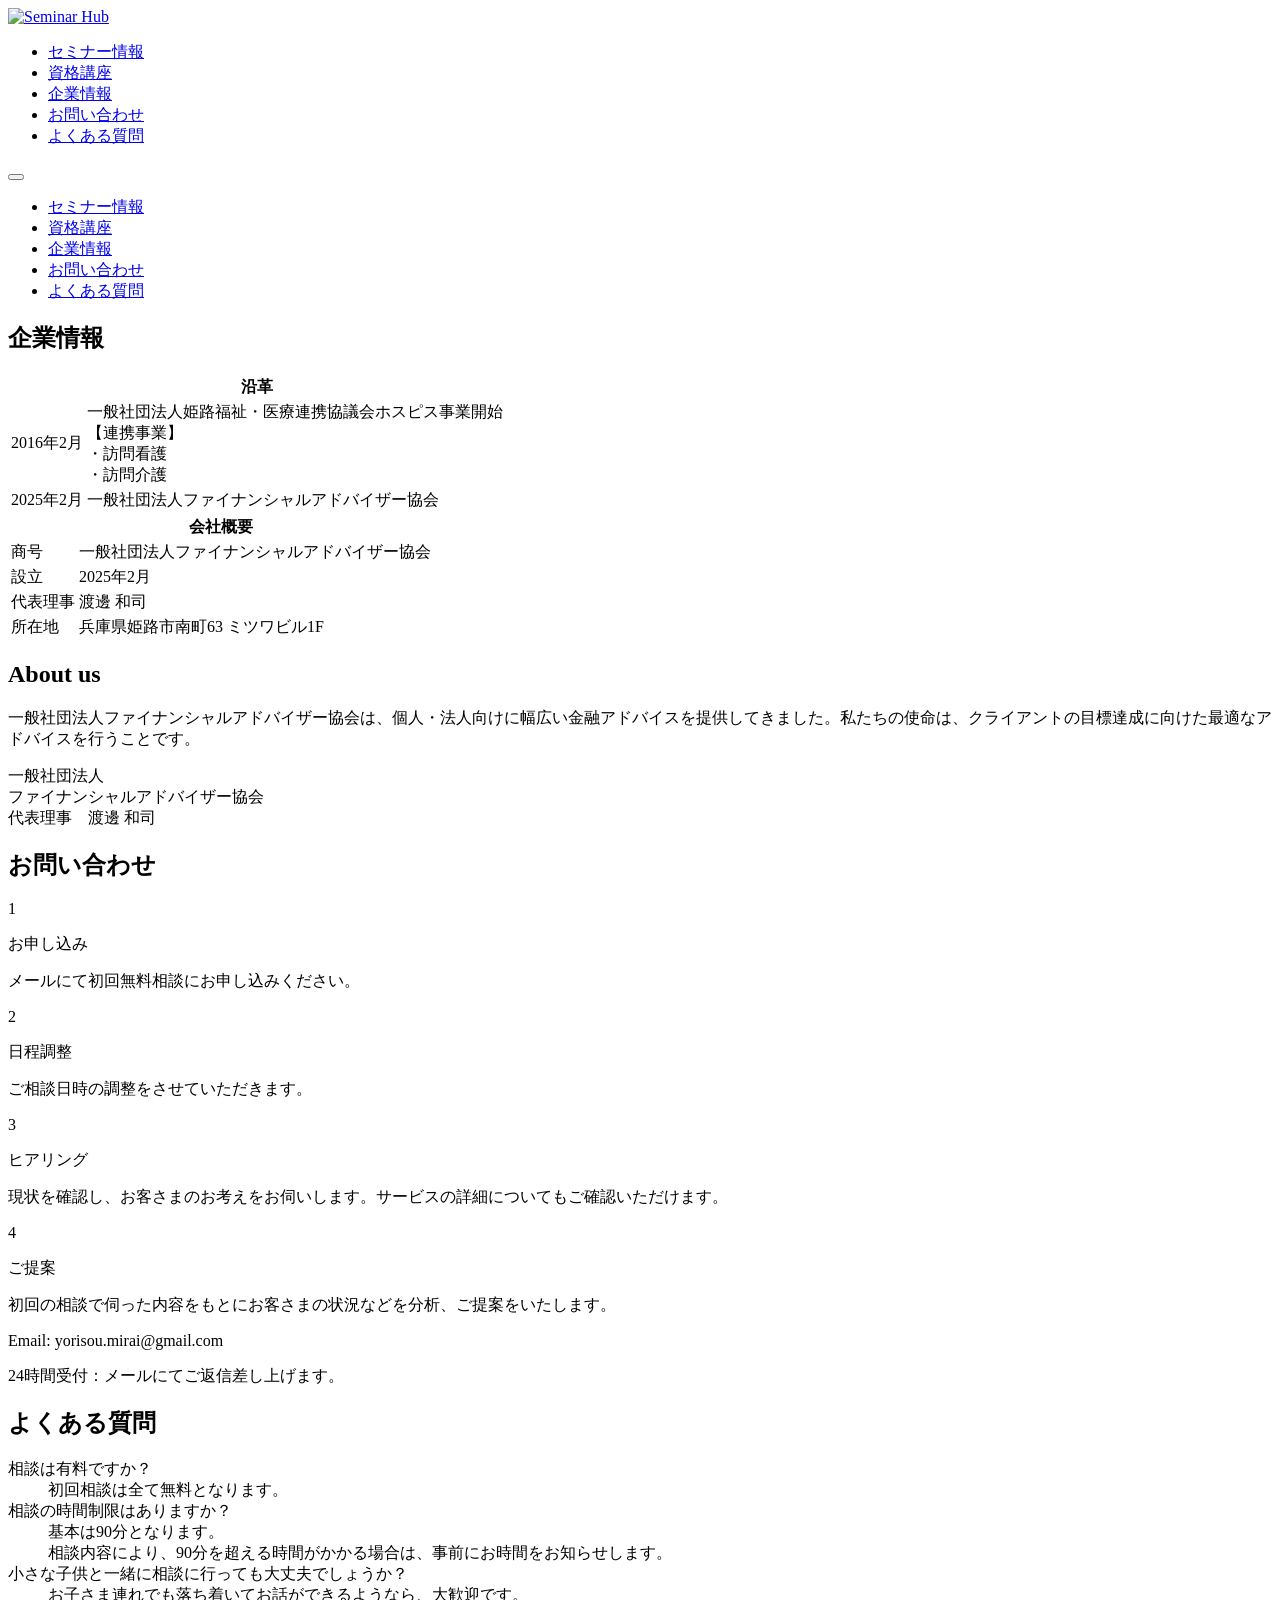
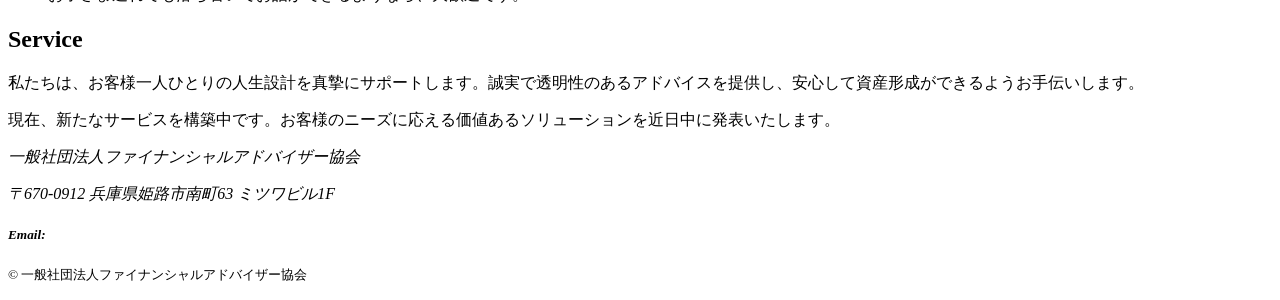
==== about.html @ d36b873c "Add files via upload" ====
<!DOCTYPE html>
<html lang="ja">

<head>
    <meta charset="UTF-8">
    <meta name="viewport" content="width=device-width, initial-scale=1.0">
    <meta http-equiv="X-UA-Compatible" content="IE=edge">

    <!-- タイトル -->
    <title>障がいのある子の親なきあと問題と将来設計｜セミナー・個別相談｜よりそう未来｜一般社団法人ファイナンシャルアドバイザー協会（FAA）</title>

    <!-- SEO description -->
    <meta name="description"
        content="よりそう未来（YORISOU未来／yorisoumirai）は、一般社団法人ファイナンシャルアドバイザー協会（FAA）が運営する支援サービスです。障がいのある子の親なきあと問題に備え、将来設計・お金・福祉制度を全国セミナーや個別相談でサポートします。">

    <!-- keywords -->
    <meta name="keywords"
        content="親なきあと問題,障がい 将来設計,発達障がい お金,自立支援,福祉制度,セミナー,よりそう未来,よりそうみらい,yorisoumirai,YORISOU未来,FAA,一般社団法人ファイナンシャルアドバイザー協会">

    <!-- canonical -->
    <link rel="canonical" href="https://yorisoumirai.com/">

    <!-- favicon -->
    <!-- <link rel="icon" href="favicon.ico"> -->
    <link rel="icon" href="images/favicon.ico">
    <link rel="apple-touch-icon" href="/apple-touch-icon.png">

    <!-- CSS -->
    <link rel="stylesheet" href="css/destyle.css" />
    <link rel="stylesheet" href="css/style.css" />

    <!-- Font Awesome -->
    <link href="https://unpkg.com/aos@2.3.1/dist/aos.css" rel="stylesheet">
    <link rel="stylesheet"
        href="https://fonts.googleapis.com/css2?family=Material+Symbols+Outlined:opsz,wght,FILL,GRAD@24,400,0,0&icon_names=arrow_circle_left,arrow_upward" />

    <!-- OGP -->
    <meta property="og:type" content="website">
    <meta property="og:title" content="障がいのある子の親なきあと問題と将来設計｜よりそう未来｜FAA">
    <meta property="og:description" content="障がいのある子の将来に備えるための学びと支援。FAAが全国セミナー・個別相談でサポートします。">
    <meta property="og:url" content="https://yorisoumirai.com/">
    <meta property="og:site_name" content="よりそう未来｜一般社団法人ファイナンシャルアドバイザー協会（FAA）">
    <meta property="og:locale" content="ja_JP">
    <meta property="og:image" content="https://yorisoumirai.com/images/ogp_faa.png">

    <!-- Twitter -->
    <meta name="twitter:card" content="summary_large_image">
    <meta name="twitter:title" content="親なきあと問題と将来設計｜よりそう未来（FAA）">
    <meta name="twitter:description" content="障がいのある子の将来設計とお金の支援を行うFAAの公式サービス。">
    <meta name="twitter:image" content="https://yorisoumirai.com/images/ogp_faa.png">

    <!-- robots -->
    <meta name="robots" content="index, follow">

    <!-- 構造化データ -->
    <script type="application/ld+json">
    {   
    "@context": "https://schema.org",
    "@type": "Organization",
    "name": "一般社団法人ファイナンシャルアドバイザー協会",
    "alternateName": [
    "FAA",
    "よりそう未来",
    "よりそうみらい",
    "YORISOU未来",
    "yorisoumirai"
    ],
    "url": "https://yorisoumirai.com/",
    "logo": "https://yorisoumirai.com/images/FAA_logo_fin.png",
    "description": "障がいのある子の親なきあと問題に備えた将来設計やお金の支援を行う一般社団法人。全国でセミナー・個別相談を実施しています。",
    "address": {
    "@type": "PostalAddress",
    "postalCode": "670-0912",
    "addressRegion": "兵庫県",
    "addressLocality": "姫路市"
    },
    "contactPoint": {
    "@type": "ContactPoint",
    "contactType": "customer support",
    "areaServed": "JP",
    "availableLanguage": "Japanese"
    }
    }
    </script>

    <script type="application/ld+json">
    {
    "@context": "https://schema.org",
    "@type": "WebSite",
    "name": "よりそう未来｜FAA 一般社団法人ファイナンシャルアドバイザー協会",
    "url": "https://yorisoumirai.com/"
    }
    </script>

</head>

<body>

    <header id="main-header" class="detail-mode">
        <nav class="navbar">
            <div class="nav-inner">
                <div class="logo">
                    <a href="index.html">
                        <img src="images/FAA_logo_fin.png" alt="Seminar Hub">
                    </a>
                </div>
                <ul class="nav-links pc-nav">
                    <li><a href="index.html#seminar">セミナー情報</a></li>
                    <li><a href="index.html#shikaku" class="nav-shikaku">資格講座</a></li>
                    <li><a href="about.html">企業情報</a></li>
                    <li><a href="about.html#contact">お問い合わせ</a></li>
                    <li><a href="about.html#faq">よくある質問</a></li>
                </ul> <button class="menu-btn" id="menu-btn" aria-label="メニューを開く">
                    <span></span><span></span><span></span>
                </button>
            </div>
        </nav>
        <div class="drawer" id="drawer">
            <ul class="drawer-links">
                <li><a href="index.html#seminar">セミナー情報</a></li>
                <li><a href="index.html#shikaku" class="nav-shikaku">資格講座</a></li>
                <li><a href="about.html">企業情報</a></li>
                <li><a href="about.html#contact">お問い合わせ</a></li>
                <li><a href="about.html#faq">よくある質問</a></li>
            </ul>
        </div>
        <div class="drawer-overlay" id="drawer-overlay"></div>
    </header>

    <main class="about-page">

        <!-- 企業情報 -->
        <section class="about-section bg-white">
            <div class="about-inner">
                <h2 class="about-section-title">企業情報</h2>

                <!-- 沿革 -->
                <table class="about-table">
                    <thead>
                        <tr>
                            <th colspan="2">沿革</th>
                        </tr>
                    </thead>
                    <tbody>
                        <tr>
                            <td>2016年2月</td>
                            <td>
                                一般社団法人姫路福祉・医療連携協議会ホスピス事業開始<br>
                                【連携事業】<br>
                                ・訪問看護<br>
                                ・訪問介護
                            </td>
                        </tr>
                        <tr>
                            <td>2025年2月</td>
                            <td>一般社団法人ファイナンシャルアドバイザー協会</td>
                        </tr>
                    </tbody>
                </table>

                <!-- 会社概要 -->
                <table class="about-table">
                    <thead>
                        <tr>
                            <th colspan="2">会社概要</th>
                        </tr>
                    </thead>
                    <tbody>
                        <tr>
                            <td>商号</td>
                            <td>一般社団法人ファイナンシャルアドバイザー協会</td>
                        </tr>
                        <tr>
                            <td>設立</td>
                            <td>2025年2月</td>
                        </tr>
                        <tr>
                            <td>代表理事</td>
                            <td>渡邊 和司</td>
                        </tr>
                        <tr>
                            <td>所在地</td>
                            <td>兵庫県姫路市南町63 ミツワビル1F</td>
                        </tr>
                    </tbody>
                </table>
            </div>
        </section>

        <!-- About us -->
        <section class="about-section bg-light">
            <div class="about-inner">
                <div class="aboutus-box">
                    <h2>About us</h2>
                    <p>一般社団法人ファイナンシャルアドバイザー協会は、個人・法人向けに幅広い金融アドバイスを提供してきました。私たちの使命は、クライアントの目標達成に向けた最適なアドバイスを行うことです。</p>
                    <p class="org-info">
                        一般社団法人<br>
                        ファイナンシャルアドバイザー協会<br>
                        代表理事　渡邊 和司
                    </p>
                </div>
            </div>
        </section>

        <!-- お問い合わせ -->
        <section class="about-section bg-white" id="contact">
            <div class="about-inner">
                <h2 class="about-section-title">お問い合わせ</h2>
                <div class="contact-steps">
                    <div class="step-card">
                        <p class="step-num">1</p>
                        <p class="step-label">お申し込み</p>
                        <p>メールにて初回無料相談にお申し込みください。</p>
                    </div>
                    <div class="step-card">
                        <p class="step-num">2</p>
                        <p class="step-label">日程調整</p>
                        <p>ご相談日時の調整をさせていただきます。</p>
                    </div>
                    <div class="step-card">
                        <p class="step-num">3</p>
                        <p class="step-label">ヒアリング</p>
                        <p>現状を確認し、お客さまのお考えをお伺いします。サービスの詳細についてもご確認いただけます。</p>
                    </div>
                    <div class="step-card">
                        <p class="step-num">4</p>
                        <p class="step-label">ご提案</p>
                        <p>初回の相談で伺った内容をもとにお客さまの状況などを分析、ご提案をいたします。</p>
                    </div>
                </div>
                <div class="contact-email-box">
                    Email: yorisou.mirai@gmail.com
                </div>
                <p class="contact-note">24時間受付：メールにてご返信差し上げます。</p>
            </div>
        </section>

        <!-- よくある質問 -->
        <section class="about-section bg-light" id="faq">
            <div class="about-inner">
                <h2 class="about-section-title">よくある質問</h2>
                <dl class="faq-list">
                    <div class="faq-item">
                        <dt>相談は有料ですか？</dt>
                        <dd>初回相談は全て無料となります。</dd>
                    </div>
                    <div class="faq-item">
                        <dt>相談の時間制限はありますか？</dt>
                        <dd>基本は90分となります。</dd>
                        <dd>相談内容により、90分を超える時間がかかる場合は、事前にお時間をお知らせします。</dd>
                    </div>
                    <div class="faq-item">
                        <dt>小さな子供と一緒に相談に行っても大丈夫でしょうか？</dt>
                        <dd>お子さま連れでも落ち着いてお話ができるようなら、大歓迎です。</dd>
                    </div>
                </dl>
            </div>
        </section>

        <!-- Service -->
        <section class="about-section bg-white">
            <div class="about-inner">
                <div class="service-box">
                    <h2>Service</h2>
                    <p>私たちは、お客様一人ひとりの人生設計を真摯にサポートします。誠実で透明性のあるアドバイスを提供し、安心して資産形成ができるようお手伝いします。</p>
                    <p>現在、新たなサービスを構築中です。お客様のニーズに応える価値あるソリューションを近日中に発表いたします。</p>
                </div>
            </div>
        </section>

    </main>

    <footer id="main-footer">
        <div class="footer-container">
            <address>
                <p class="org-name">一般社団法人ファイナンシャルアドバイザー協会</p>
                <p class="address-text">〒670-0912 兵庫県姫路市南町63 ミツワビル1F</p>
                <h5 class="mail">Email: <span class="mail-img"></span></h5>
            </address>
            <p class="copy"><small>&copy; 一般社団法人ファイナンシャルアドバイザー協会</small></p>
        </div>
    </footer>

    <script src="javascript/scroll.js"></script>
    <script src="javascript/drawer.js"></script>
    <script src="javascript/scrollTop.js"></script>

</body>

</html>
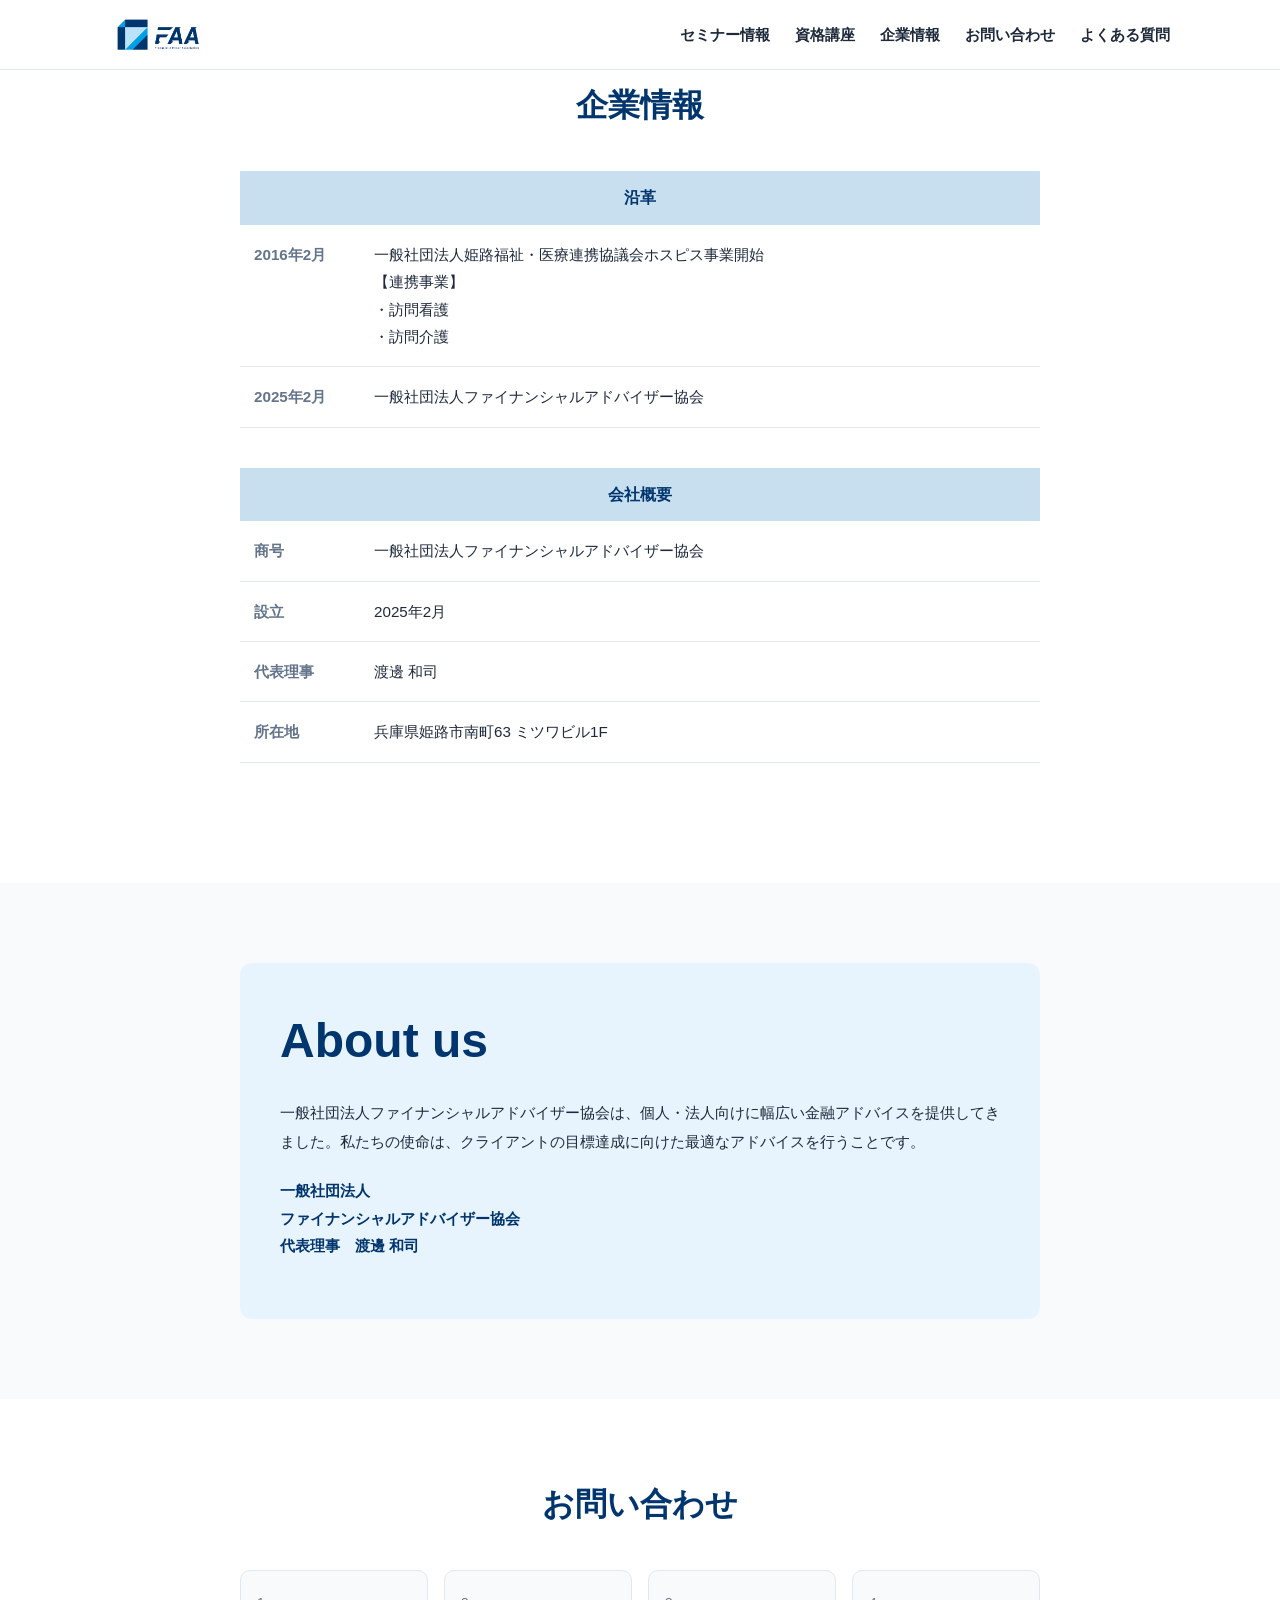
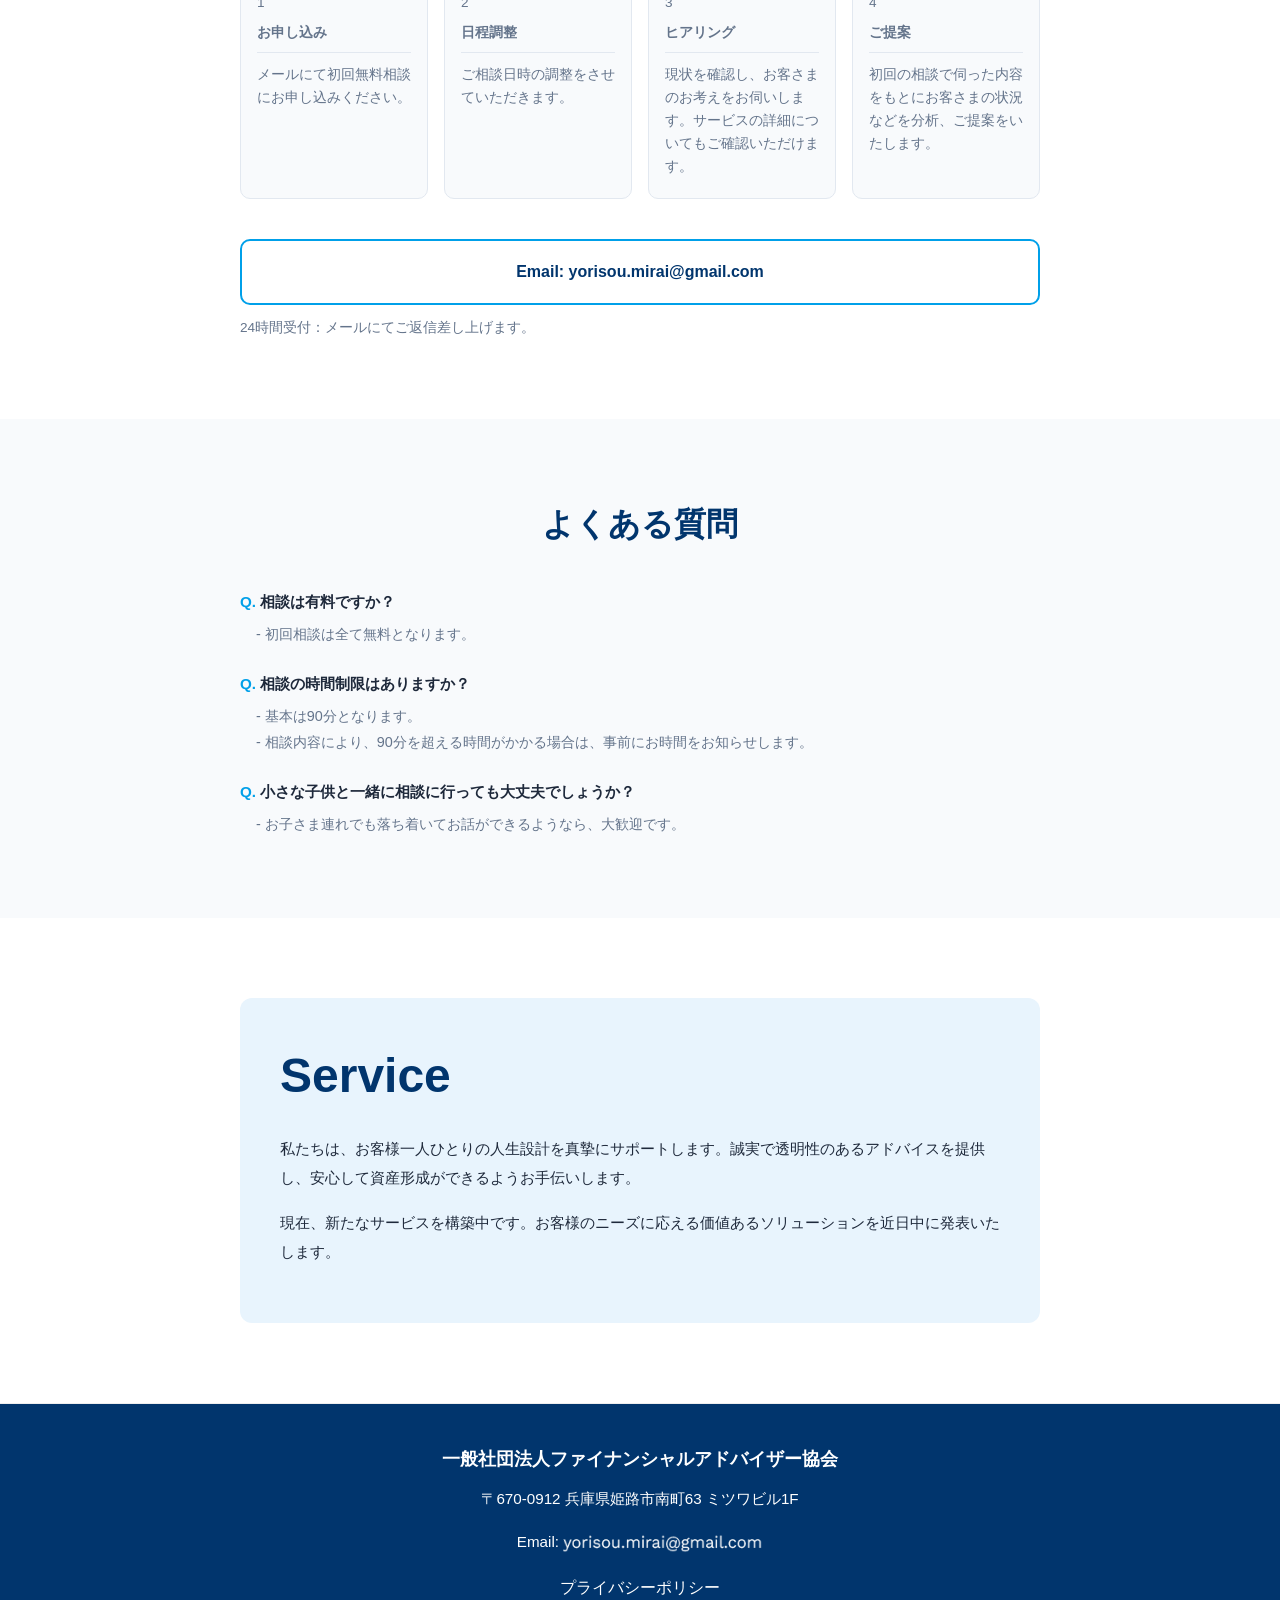
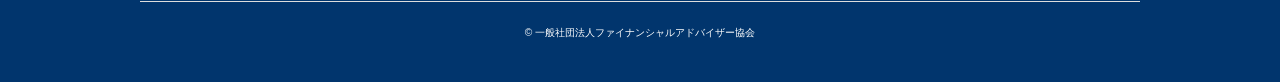
==== commit 8832f2e3: "Add files via upload" ====
--- a/about.html
+++ b/about.html
@@ -127,7 +127,7 @@
         <div class="drawer-overlay" id="drawer-overlay"></div>
     </header>
 
-    <main class="about-page">
+    <main class="pages">
 
         <!-- 企業情報 -->
         <section class="about-section bg-white">
@@ -277,6 +277,7 @@
                 <p class="address-text">〒670-0912 兵庫県姫路市南町63 ミツワビル1F</p>
                 <h5 class="mail">Email: <span class="mail-img"></span></h5>
             </address>
+            <p><a href="privacy.html">プライバシーポリシー</a></p>
             <p class="copy"><small>&copy; 一般社団法人ファイナンシャルアドバイザー協会</small></p>
         </div>
     </footer>
--- a/css/destyle.css
+++ b/css/destyle.css
@@ -0,0 +1,415 @@
+/*! destyle.css v4.0.1 | MIT License | https://github.com/nicolas-cusan/destyle.css */
+
+/* Reset box-model and set borders */
+/* ============================================ */
+
+*,
+::before,
+::after {
+  box-sizing: border-box;
+  border-style: solid;
+  border-width: 0;
+  min-width: 0;
+}
+
+/* Document */
+/* ============================================ */
+
+/**
+ * 1. Correct the line height in all browsers.
+ * 2. Prevent adjustments of font size after orientation changes in iOS.
+ * 3. Remove gray overlay on links for iOS.
+ */
+
+html {
+  line-height: 1.15; /* 1 */
+  -webkit-text-size-adjust: 100%; /* 2 */
+  -webkit-tap-highlight-color: transparent; /* 3*/
+}
+
+/* Sections */
+/* ============================================ */
+
+/**
+ * Remove the margin in all browsers.
+ */
+
+body {
+  margin: 0;
+}
+
+/**
+ * Render the `main` element consistently in IE.
+ */
+
+main {
+  display: block;
+}
+
+/* Vertical rhythm */
+/* ============================================ */
+
+p,
+table,
+blockquote,
+address,
+pre,
+iframe,
+form,
+figure,
+dl {
+  margin: 0;
+}
+
+/* Headings */
+/* ============================================ */
+
+h1,
+h2,
+h3,
+h4,
+h5,
+h6 {
+  font-size: inherit;
+  font-weight: inherit;
+  margin: 0;
+}
+
+/* Lists (enumeration) */
+/* ============================================ */
+
+ul,
+ol {
+  margin: 0;
+  padding: 0;
+  list-style: none;
+}
+
+/* Lists (definition) */
+/* ============================================ */
+
+dt {
+  font-weight: bold;
+}
+
+dd {
+  margin-left: 0;
+}
+
+/* Grouping content */
+/* ============================================ */
+
+/**
+ * 1. Add the correct box sizing in Firefox.
+ * 2. Show the overflow in Edge and IE.
+ */
+
+hr {
+  box-sizing: content-box; /* 1 */
+  height: 0; /* 1 */
+  overflow: visible; /* 2 */
+  border-top-width: 1px;
+  margin: 0;
+  clear: both;
+  color: inherit;
+}
+
+/**
+ * 1. Correct the inheritance and scaling of font size in all browsers.
+ * 2. Correct the odd `em` font sizing in all browsers.
+ */
+
+pre {
+  font-family: monospace, monospace; /* 1 */
+  font-size: inherit; /* 2 */
+}
+
+address {
+  font-style: inherit;
+}
+
+/* Text-level semantics */
+/* ============================================ */
+
+/**
+ * Remove the gray background on active links in IE 10.
+ */
+
+a {
+  background-color: transparent;
+  text-decoration: none;
+  color: inherit;
+}
+
+/**
+ * 1. Remove the bottom border in Chrome 57-
+ * 2. Add the correct text decoration in Chrome, Edge, IE, Opera, and Safari.
+ */
+
+abbr[title] {
+  text-decoration: underline dotted; /* 2 */
+}
+
+/**
+ * Add the correct font weight in Chrome, Edge, and Safari.
+ */
+
+b,
+strong {
+  font-weight: bolder;
+}
+
+/**
+ * 1. Correct the inheritance and scaling of font size in all browsers.
+ * 2. Correct the odd `em` font sizing in all browsers.
+ */
+
+code,
+kbd,
+samp {
+  font-family: monospace, monospace; /* 1 */
+  font-size: inherit; /* 2 */
+}
+
+/**
+ * Add the correct font size in all browsers.
+ */
+
+small {
+  font-size: 80%;
+}
+
+/**
+ * Prevent `sub` and `sup` elements from affecting the line height in
+ * all browsers.
+ */
+
+sub,
+sup {
+  font-size: 75%;
+  line-height: 0;
+  position: relative;
+  vertical-align: baseline;
+}
+
+sub {
+  bottom: -0.25em;
+}
+
+sup {
+  top: -0.5em;
+}
+
+/* Replaced content */
+/* ============================================ */
+
+/**
+ * Prevent vertical alignment issues.
+ */
+
+svg,
+img,
+embed,
+object,
+iframe {
+  vertical-align: bottom;
+}
+
+/* Forms */
+/* ============================================ */
+
+/**
+ * Reset form fields to make them styleable.
+ * 1. Make form elements stylable across systems iOS especially.
+ * 2. Inherit text-transform from parent.
+ */
+
+button,
+input,
+optgroup,
+select,
+textarea {
+  -webkit-appearance: none; /* 1 */
+  appearance: none;
+  vertical-align: middle;
+  color: inherit;
+  font: inherit;
+  background: transparent;
+  padding: 0;
+  margin: 0;
+  border-radius: 0;
+  text-align: inherit;
+  text-transform: inherit; /* 2 */
+}
+
+/**
+ * Correct cursors for clickable elements.
+ */
+
+button,
+[type="button"],
+[type="reset"],
+[type="submit"] {
+  cursor: pointer;
+}
+
+button:disabled,
+[type="button"]:disabled,
+[type="reset"]:disabled,
+[type="submit"]:disabled {
+  cursor: default;
+}
+
+/**
+ * Improve outlines for Firefox and unify style with input elements & buttons.
+ */
+
+:-moz-focusring {
+  outline: auto;
+}
+
+select:disabled {
+  opacity: inherit;
+}
+
+/**
+ * Remove padding
+ */
+
+option {
+  padding: 0;
+}
+
+/**
+ * Reset to invisible
+ */
+
+fieldset {
+  margin: 0;
+  padding: 0;
+  min-width: 0;
+}
+
+legend {
+  padding: 0;
+}
+
+/**
+ * Add the correct vertical alignment in Chrome, Firefox, and Opera.
+ */
+
+progress {
+  vertical-align: baseline;
+}
+
+/**
+ * Remove the default vertical scrollbar in IE 10+.
+ */
+
+textarea {
+  overflow: auto;
+}
+
+/**
+ * Correct the cursor style of increment and decrement buttons in Chrome.
+ */
+
+[type="number"]::-webkit-inner-spin-button,
+[type="number"]::-webkit-outer-spin-button {
+  height: auto;
+}
+
+/**
+ * Correct the outline style in Safari.
+ */
+
+[type="search"] {
+  outline-offset: -2px; /* 1 */
+}
+
+/**
+ * Remove the inner padding in Chrome and Safari on macOS.
+ */
+
+[type="search"]::-webkit-search-decoration {
+  -webkit-appearance: none;
+}
+
+/**
+ * 1. Correct the inability to style clickable types in iOS and Safari.
+ * 2. Fix font inheritance.
+ */
+
+::-webkit-file-upload-button {
+  -webkit-appearance: button; /* 1 */
+  font: inherit; /* 2 */
+}
+
+/**
+ * Fix appearance for Firefox
+ */
+[type="number"] {
+  -moz-appearance: textfield;
+}
+
+/**
+ * Clickable labels
+ */
+
+label[for] {
+  cursor: pointer;
+}
+
+/* Interactive */
+/* ============================================ */
+
+/*
+ * Add the correct display in Edge, IE 10+, and Firefox.
+ */
+
+details {
+  display: block;
+}
+
+/*
+ * Add the correct display in all browsers.
+ */
+
+summary {
+  display: list-item;
+}
+
+/*
+ * Remove outline for editable content.
+ */
+
+[contenteditable]:focus {
+  outline: auto;
+}
+
+/* Tables */
+/* ============================================ */
+
+/**
+1. Correct table border color inheritance in all Chrome and Safari.
+*/
+
+table {
+  border-color: inherit; /* 1 */
+  border-collapse: collapse;
+}
+
+caption {
+  text-align: left;
+}
+
+td,
+th {
+  vertical-align: top;
+  padding: 0;
+}
+
+th {
+  text-align: left;
+  font-weight: bold;
+}
--- a/css/style.css
+++ b/css/style.css
@@ -0,0 +1,1051 @@
+:root {
+    --primary-color: rgb(1, 53, 109);
+    --point-color: #00a0e9;
+    --accent-color: #e11d48;
+    --text-main: #1e293b;
+    --text-muted: #64748b;
+    --bg-light: #f8fafc;
+    --white: #ffffff;
+}
+
+body {
+    font-family: "Helvetica Neue", Arial, "Hiragino Kaku Gothic ProN", "Hiragino Sans", Meiryo, sans-serif;
+    background-color: var(--bg-light);
+    color: var(--text-main);
+    line-height: 1.6;
+}
+
+/* --- レイアウト共通 --- */
+.header-container,
+.container {
+    max-width: 1100px;
+    margin: 0 auto;
+    padding: 0 20px;
+}
+
+/* --- ヘッダー・ナビゲーション --- */
+/* --- 通常時（ヒーロー上）：文字は白 --- */
+.logo,
+.nav-links a {
+    /* color: var(--white); */
+    transition: color 0.3s ease;
+}
+
+.logo img {
+    height: 45px;
+    width: auto;
+    object-fit: contain;
+    background: var(--white);
+}
+
+
+.navbar {
+    position: fixed;
+    top: 0;
+    left: 0;
+    width: 100%;
+    height: 70px;
+    z-index: 1000;
+    /* background: var(--primary-color); */
+    backdrop-filter: blur(10px);
+    border-bottom: 1px solid rgba(255, 255, 255, 0.2);
+    transition: background 0.3s;
+}
+
+.nav-inner {
+    max-width: 1100px;
+    margin: 0 auto;
+    height: 100%;
+    display: flex;
+    justify-content: space-between;
+    align-items: center;
+    padding: 0 20px;
+}
+
+.logo {
+    font-size: 1.5rem;
+    font-weight: 800;
+    color: var(--white);
+    text-shadow: 0 2px 4px rgba(0, 0, 0, 0.3);
+}
+
+.nav-links {
+    display: flex;
+    gap: 25px;
+}
+
+.nav-links a {
+    /* color: var(--white); */
+    font-weight: 600;
+    font-size: 0.95rem;
+    transition: opacity 0.3s;
+}
+
+/* --- ハンバーガー & ドロワー --- */
+.menu-btn {
+    display: none;
+    flex-direction: column;
+    justify-content: space-between;
+    width: 30px;
+    height: 20px;
+    z-index: 2000;
+}
+
+.menu-btn span {
+    width: 100%;
+    height: 2px;
+    background-color: var(--text-main);
+    transition: 0.3s;
+}
+
+.drawer {
+    position: fixed;
+    top: 0;
+    right: -100%;
+    width: 280px;
+    height: 100%;
+    background: var(--white);
+    z-index: 1500;
+    transition: right 0.4s cubic-bezier(0.4, 0, 0.2, 1);
+    padding: 100px 30px;
+    box-shadow: -10px 0 20px rgba(0, 0, 0, 0.1);
+}
+
+.drawer.is-active {
+    right: 0;
+}
+
+.drawer-links li {
+    margin-bottom: 25px;
+}
+
+.drawer-links a {
+    color: var(--text-main);
+    font-size: 1.2rem;
+    font-weight: bold;
+}
+
+.drawer-overlay {
+    position: fixed;
+    top: 0;
+    left: 0;
+    width: 100%;
+    height: 100%;
+    background: rgba(0, 0, 0, 0.5);
+    z-index: 1400;
+    opacity: 0;
+    visibility: hidden;
+    transition: 0.3s;
+}
+
+.drawer-overlay.is-active {
+    opacity: 1;
+    visibility: visible;
+}
+
+/* ボタンアニメーション */
+.menu-btn.is-open span:nth-child(1) {
+    transform: translateY(9px) rotate(45deg);
+}
+
+.menu-btn.is-open span:nth-child(2) {
+    opacity: 0;
+}
+
+.menu-btn.is-open span:nth-child(3) {
+    transform: translateY(-9px) rotate(-45deg);
+}
+
+/* --- ヒーローセクション --- */
+.hero {
+    position: relative;
+    height: 100vh;
+    overflow: hidden;
+    display: flex;
+    align-items: end;
+    justify-content: center;
+}
+
+.hero-bg {
+    position: absolute;
+    inset: 0;
+    background-image: url(../images/bg.jpg);
+    background-size: cover;
+    background-position: 45% center;
+    z-index: -1;
+    animation: heroReveal 4s cubic-bezier(0.25, 0.46, 0.45, 0.94) forwards;
+}
+
+@keyframes heroReveal {
+    0% {
+        transform: scale(1);
+        filter: blur(15px);
+    }
+
+    100% {
+        transform: scale(1.1);
+        filter: blur(0px);
+    }
+}
+
+.hero::after {
+    content: '';
+    position: absolute;
+    inset: 0;
+    /* background: rgba(0, 0, 0, 0.4); */
+}
+
+.hero-content {
+    position: relative;
+    z-index: 10;
+    /* text-align: center; */
+    color: var(--white);
+    padding: 5%;
+}
+
+.hero-title {
+    font-size: clamp(2.5rem, 8vw, 4.5rem);
+    font-weight: 900;
+    line-height: 1.1;
+}
+
+
+
+
+
+/* --- intro リデザイン --- */
+.intro-lead,
+.intro-closing {
+    text-align: center;
+    padding-bottom: 60px;
+}
+
+.intro-lead-title {
+    font-size: clamp(1.5rem, 4vw, 2rem);
+    font-weight: 900;
+    color: var(--primary-color);
+    margin-bottom: 30px;
+    line-height: 1.4;
+}
+
+.intro-points {
+    background: var(--white);
+    padding: 60px 0;
+}
+
+.intro-point-row {
+    display: flex;
+    align-items: center;
+    gap: 50px;
+    max-width: 900px;
+    margin: 0 auto;
+    padding: 40px 20px;
+    border-bottom: 1px solid #e2e8f0;
+}
+
+.intro-point-row:last-child {
+    border-bottom: none;
+}
+
+.intro-point-row.reverse {
+    flex-direction: row-reverse;
+}
+
+.intro-point-img {
+    font-size: 4rem;
+    flex-shrink: 0;
+    width: 100px;
+    text-align: center;
+}
+
+.intro-point-body h3 {
+    font-size: 1.2rem;
+    font-weight: 900;
+    color: var(--primary-color);
+    margin-bottom: 12px;
+    line-height: 1.4;
+}
+
+.intro-point-body p {
+    color: var(--text-muted);
+    font-size: 0.95rem;
+    line-height: 1.8;
+}
+
+@media (max-width: 768px) {
+
+    .intro-point-row,
+    .intro-point-row.reverse {
+        flex-direction: column;
+        text-align: center;
+    }
+}
+
+
+/* --- introduction --- */
+#intro p {
+    text-align: justify;
+}
+
+#intro h2 {
+    text-align: center;
+    font-size: clamp(1.5rem, 8vw, 2.5rem);
+    font-weight: 900;
+    line-height: 1.1;
+    margin-block: 80px 40px;
+    color: var(--primary-color);
+}
+
+#intro dl dt {
+    text-align: center;
+    margin: 2rem auto 1rem;
+    font-size: 1.2rem;
+}
+
+/* --- YORISOU-未来セクション --- */
+#yorisou {
+    background: var(--white);
+    padding: 80px 0;
+    border-top: 1px solid #e2e8f0;
+}
+
+.yorisou-header {
+    text-align: center;
+    margin-bottom: 50px;
+}
+
+.yorisou-logo {
+    height: 168px;
+    width: auto;
+    object-fit: contain;
+    margin-bottom: 16px;
+}
+
+.yorisou-subtitle {
+    font-size: 1.3rem;
+    font-weight: 700;
+    color: var(--primary-color);
+}
+
+.yorisou-body {
+    display: flex;
+    align-items: center;
+    gap: 60px;
+}
+
+.yorisou-text {
+    flex: 1;
+    font-size: 1.05rem;
+    line-height: 2;
+    color: var(--text-main);
+    text-align: center;
+}
+
+.yorisou-text p {
+    text-align: justify;
+}
+
+.yorisou-img {
+    flex: 1;
+}
+
+.yorisou-img img {
+    width: 100%;
+    box-shadow: 0 8px 24px rgba(0, 0, 0, 0.1);
+}
+
+@media (max-width: 768px) {
+    .yorisou-body {
+        flex-direction: column;
+    }
+}
+
+/* --- 詳細モード（白背景ヘッダー） --- */
+header.detail-mode .hero,
+#intro.detail-mode {
+    display: none;
+}
+
+header.detail-mode .navbar {
+    background: rgba(255, 255, 255, 0.95);
+    border-bottom: 1px solid #e2e8f0;
+}
+
+header.detail-mode .logo,
+header.detail-mode .nav-links a {
+    color: var(--text-main);
+    text-shadow: none;
+}
+
+header.detail-mode .menu-btn span {
+    background-color: var(--text-main);
+}
+
+/* --- カードグリッド --- */
+.active-grid {
+    display: grid;
+    grid-template-columns: repeat(3, 1fr);
+    gap: 30px;
+}
+
+.closed-grid {
+    display: grid;
+    grid-template-columns: repeat(4, 1fr);
+    gap: 20px;
+    margin-bottom: 80px;
+
+}
+
+.section-title {
+    font-size: clamp(1.5rem, 4vw, 2rem);
+    font-weight: 900;
+    color: var(--primary-color);
+    border-bottom: none;
+    text-align: center;
+    margin: 60px 0 20px;
+}
+
+.card {
+    background: var(--white);
+    border-radius: 12px;
+    overflow: hidden;
+    box-shadow: 0 4px 15px rgba(0, 0, 0, 0.05);
+    transition: 0.3s;
+    display: flex;
+    flex-direction: column;
+}
+
+.card:hover {
+    transform: translateY(-5px);
+    box-shadow: 0 12px 25px rgba(0, 0, 0, 0.1);
+}
+
+.card-image {
+    aspect-ratio: 1 / 1.414;
+    background: #eee;
+}
+
+.card-image img {
+    width: 100%;
+    height: 100%;
+    object-fit: cover;
+}
+
+/* .card.closed img {
+    filter: grayscale(100%);
+    opacity: 0.7;
+} */
+
+.card-info {
+    padding: 20px;
+}
+
+.card-meta {
+    display: flex;
+    justify-content: space-between;
+    align-items: center;
+    margin-bottom: 10px;
+}
+
+.location-text {
+    font-size: 0.85rem;
+    font-weight: bold;
+    color: var(--point-color);
+}
+
+.badge {
+    font-size: 0.75rem;
+    padding: 4px 10px;
+    border-radius: 6px;
+    font-weight: bold;
+}
+
+.badge-active {
+    background: #dcfce7;
+    color: #15803d;
+}
+
+.badge-closed {
+    background: #f1f5f9;
+    color: #475569;
+}
+
+.card h2 {
+    font-size: 1.1rem;
+    margin-bottom: 10px;
+    line-height: 1.4;
+}
+
+.card-date {
+    font-size: 0.85rem;
+    color: var(--text-muted);
+}
+
+/* --- 詳細ページ --- */
+#detail-page {
+    padding-top: 100px;
+}
+
+.hidden {
+    display: none;
+}
+
+.detail-container {
+    display: flex;
+    gap: 50px;
+}
+
+.detail-visual {
+    flex: 1;
+    max-width: 400px;
+}
+
+.detail-main-info {
+    flex: 1.5;
+}
+
+.description {
+    font-size: 1.1rem;
+    color: var(--text-muted);
+    margin-bottom: 30px;
+    white-space: pre-wrap;
+}
+
+.info-table {
+    width: 100%;
+    margin: 25px 0;
+}
+
+.info-table th,
+.info-table td {
+    padding: 15px;
+    border-bottom: 1px solid #e2e8f0;
+    text-align: left;
+}
+
+.info-table th {
+    width: 120px;
+    background: #f8fafc;
+    color: var(--text-muted);
+    font-size: 0.9rem;
+}
+
+.entry-btn {
+    display: block;
+    padding: 18px;
+    border-radius: 10px;
+    background: var(--accent-color);
+    color: var(--white);
+    text-align: center;
+    font-weight: bold;
+    font-size: 1.1rem;
+}
+
+.entry-btn.disabled {
+    background: #94a3b8;
+}
+
+.back-btn {
+    color: var(--text-muted);
+    font-weight: bold;
+    margin-bottom: 30px;
+    cursor: pointer;
+    padding-left: 0.5rem;
+    margin-left: 24px;
+}
+
+.material-symbols-outlined {
+    display: block;
+    position: absolute;
+    left: 1.2rem;
+}
+
+/* info */
+
+.info-page-padding {
+    padding-top: 120px;
+}
+
+.speaker-section {
+    margin-bottom: 80px;
+}
+
+.speaker-flex {
+    display: flex;
+    gap: 40px;
+    align-items: flex-start;
+    margin-top: 30px;
+}
+
+.speaker-portrait {
+    width: 200px;
+    height: 200px;
+    border-radius: 12px;
+    object-fit: cover;
+    flex-shrink: 0;
+    box-shadow: 0 4px 15px rgba(0, 0, 0, 0.1);
+}
+
+.speaker-body h2 {
+    font-size: 1.8rem;
+    margin-bottom: 5px;
+}
+
+.speaker-role {
+    display: block;
+    color: var(--primary-color);
+    font-weight: bold;
+    margin-bottom: 15px;
+}
+
+
+/* --- さらに表示ボタン --- */
+#load-more-btn {
+    display: block;
+    margin: 30px auto 80px;
+    padding: 14px 40px;
+    border-radius: 10px;
+    border: 2px solid var(--primary-color);
+    background: var(--white);
+    color: var(--primary-color);
+    font-weight: bold;
+    font-size: 1rem;
+    cursor: pointer;
+    transition: background 0.3s, color 0.3s, transform 0.3s;
+}
+
+#load-more-btn:hover {
+    background: var(--primary-color);
+    color: var(--white);
+    transform: translateY(-2px);
+}
+
+/* --- CTAセクション --- */
+.cta-section {
+    padding: 80px 20px;
+}
+
+.bg-light-blue {
+    background-color: #e0f2fe;
+}
+
+.bg-white {
+    background-color: var(--white);
+}
+
+.bg-gray {
+    background-color: #f1f5f9;
+}
+
+.cta-inner {
+    max-width: 800px;
+    margin: 0 auto;
+    text-align: center;
+}
+
+.cta-title {
+    font-size: 2rem;
+    font-weight: 900;
+    color: var(--primary-color);
+    margin-bottom: 20px;
+}
+
+.cta-text {
+    font-size: 1rem;
+    color: var(--text-main);
+    margin-bottom: 30px;
+    text-align: left;
+}
+
+.cta-btn {
+    display: inline-block;
+    width: 100%;
+    padding: 18px;
+    border-radius: 10px;
+    background: var(--point-color);
+    color: var(--white);
+    text-align: center;
+    font-weight: bold;
+    font-size: 1.1rem;
+    transition: opacity 0.3s, transform 0.3s;
+    /* 追加 */
+}
+
+.cta-btn:hover {
+    opacity: 0.65;
+    transform: translateY(-2px);
+}
+
+.partner-logos {
+    display: flex;
+    justify-content: center;
+    align-items: center;
+    gap: 60px;
+    flex-wrap: wrap;
+    margin-top: 30px;
+}
+
+.partner-logos img {
+    height: 60px;
+    object-fit: contain;
+}
+
+/* --- フッター基本設定 --- */
+#main-footer {
+    background-color: var(--primary-color);
+    /* 背景色（お好みに合わせて） */
+    padding: 40px 20px;
+    border-top: 1px solid #eee;
+    color: var(--white);
+}
+
+.footer-container {
+    max-width: 1000px;
+    margin: 0 auto;
+    text-align: center;
+}
+
+#main-footer address {
+    font-style: normal;
+    line-height: 1.8;
+}
+
+.org-name {
+    font-weight: bold;
+    font-size: 1.1rem;
+    margin-bottom: 10px;
+}
+
+.address-text {
+    font-size: 0.95rem;
+    margin-bottom: 15px;
+}
+
+
+/* メールアドレスのレスポンシブ調整 */
+.mail {
+    font-size: 0.95rem;
+    margin-bottom: 20px;
+    /* 長い英単語が枠を突き抜けないようにする魔法の言葉 */
+    overflow-wrap: break-word;
+    word-wrap: break-word;
+    word-break: break-all;
+}
+
+.mail a {
+    color: inherit;
+    text-decoration: none;
+}
+
+.copy {
+    font-size: 0.8rem;
+    color: var(--white);
+    border-top: 1px solid #ddd;
+    padding-top: 20px;
+}
+
+/* 詳細モード時でもフッターを表示し続ける */
+/* #main-header.detail-mode~#main-footer {
+    display: block;
+} */
+
+.mail-img {
+    display: inline-block;
+    vertical-align: middle;
+    /* 画像のパスとサイズを調整してください */
+    background-image: url('../images/mail.webp');
+    background-size: contain;
+    background-repeat: no-repeat;
+    width: 200px;
+    /* 画像の横幅に合わせて調整 */
+    height: 20px;
+    /* 画像の高さに合わせて調整 */
+}
+
+/* --- トップへ戻るボタン --- */
+#scroll-top-btn {
+    position: fixed;
+    bottom: 30px;
+    right: 30px;
+    width: 48px;
+    height: 48px;
+    border-radius: 50%;
+    background: var(--white);
+    color: var(--primary-color);
+    font-size: 1.5rem;
+    line-height: 48px;
+    text-align: center;
+    padding: 0;
+    box-shadow: 0 4px 12px rgba(0, 0, 0, 0.2);
+    opacity: 0;
+    visibility: hidden;
+    transition: opacity 0.3s, visibility 0.3s, transform 0.3s;
+    z-index: 999;
+    cursor: pointer;
+}
+
+#scroll-top-btn .material-symbols-outlined {
+    font-size: 1.5rem;
+    line-height: 1;
+    display: block;
+    position: absolute;
+    top: 50%;
+    left: 50%;
+    transform: translate(-50%, -50%);
+}
+
+#scroll-top-btn.is-visible {
+    opacity: 1;
+    visibility: visible;
+}
+
+#scroll-top-btn:hover {
+    transform: translateY(-3px);
+}
+
+
+/* about */
+/* --- about.html 専用スタイル --- */
+.about-page {
+    padding-top: 65px;
+}
+
+/* セクション共通 */
+.about-section {
+    padding: 80px 20px;
+}
+
+.about-section.bg-white { background: var(--white); }
+.about-section.bg-light { background: var(--bg-light); }
+
+.about-inner {
+    max-width: 800px;
+    margin: 0 auto;
+}
+
+.about-section-title {
+    font-size: clamp(1.5rem, 4vw, 2rem);
+    font-weight: 900;
+    color: var(--primary-color);
+    text-align: center;
+    margin-bottom: 40px;
+}
+
+/* 沿革・会社概要テーブル */
+.about-table {
+    width: 100%;
+    border-collapse: collapse;
+    margin-bottom: 40px;
+}
+
+.about-table thead th {
+    background: #c8dff0;
+    color: var(--primary-color);
+    text-align: center;
+    padding: 14px;
+    font-size: 1rem;
+    font-weight: 700;
+}
+
+.about-table tbody tr {
+    border-bottom: 1px solid #e2e8f0;
+}
+
+.about-table tbody td {
+    padding: 16px 14px;
+    vertical-align: top;
+    font-size: 0.95rem;
+    line-height: 1.8;
+}
+
+.about-table tbody td:first-child {
+    white-space: nowrap;
+    color: var(--text-muted);
+    font-weight: 700;
+    width: 120px;
+}
+
+/* About us */
+.aboutus-box {
+    background: #e8f4fd;
+    border-radius: 12px;
+    padding: 40px;
+}
+
+.aboutus-box h2 {
+    font-size: clamp(2rem, 6vw, 3rem);
+    font-weight: 900;
+    color: var(--primary-color);
+    margin-bottom: 20px;
+}
+
+.aboutus-box p {
+    font-size: 0.95rem;
+    line-height: 1.9;
+    margin-bottom: 20px;
+}
+
+.aboutus-box .org-info {
+    font-weight: 700;
+    color: var(--primary-color);
+    line-height: 1.8;
+}
+
+/* お問い合わせ ステップ */
+.contact-steps {
+    display: grid;
+    grid-template-columns: repeat(4, 1fr);
+    gap: 16px;
+    margin-bottom: 40px;
+}
+
+.step-card {
+    background: var(--bg-light);
+    border: 1px solid #e2e8f0;
+    border-radius: 10px;
+    padding: 20px 16px;
+}
+
+.step-num {
+    font-size: 0.75rem;
+    color: var(--text-muted);
+    margin-bottom: 6px;
+}
+
+.step-label {
+    font-size: 0.9rem;
+    font-weight: 700;
+    color: var(--primary-color);
+    margin-bottom: 10px;
+    padding-bottom: 8px;
+    border-bottom: 1px solid #e2e8f0;
+}
+
+.step-card p {
+    font-size: 0.85rem;
+    line-height: 1.7;
+    color: var(--text-muted);
+}
+
+.contact-email-box {
+    border: 2px solid var(--point-color);
+    border-radius: 10px;
+    padding: 18px;
+    text-align: center;
+    font-size: 1rem;
+    font-weight: 700;
+    color: var(--primary-color);
+    margin-bottom: 12px;
+}
+
+.contact-note {
+    font-size: 0.85rem;
+    color: var(--text-muted);
+}
+
+/* FAQ */
+.faq-list {
+    display: flex;
+    flex-direction: column;
+    gap: 24px;
+}
+
+.faq-item dt {
+    font-weight: 700;
+    color: var(--text-main);
+    margin-bottom: 8px;
+    font-size: 0.95rem;
+}
+
+.faq-item dt::before {
+    content: 'Q. ';
+    color: var(--point-color);
+}
+
+.faq-item dd {
+    font-size: 0.9rem;
+    line-height: 1.8;
+    color: var(--text-muted);
+    padding-left: 1rem;
+}
+
+.faq-item dd::before {
+    content: '- ';
+}
+
+/* Service */
+.service-box {
+    background: #e8f4fd;
+    border-radius: 12px;
+    padding: 40px;
+}
+
+.service-box h2 {
+    font-size: clamp(2rem, 6vw, 3rem);
+    font-weight: 900;
+    color: var(--primary-color);
+    margin-bottom: 20px;
+}
+
+.service-box p {
+    font-size: 0.95rem;
+    line-height: 1.9;
+    margin-bottom: 16px;
+}
+
+/* レスポンシブ */
+@media (max-width: 768px) {
+    .contact-steps {
+        grid-template-columns: repeat(2, 1fr);
+    }
+
+    .about-table tbody td:first-child {
+        width: 90px;
+    }
+
+    .aboutus-box,
+    .service-box {
+        padding: 24px;
+    }
+}
+
+@media (max-width: 480px) {
+    .contact-steps {
+        grid-template-columns: 1fr;
+    }
+}
+
+
+
+/* --- レスポンシブ --- */
+@media (max-width: 768px) {
+    .pc-nav {
+        display: none;
+    }
+
+    .menu-btn {
+        display: flex;
+    }
+
+    .active-grid {
+        grid-template-columns: 1fr;
+    }
+
+    .closed-grid {
+        grid-template-columns: repeat(2, 1fr);
+    }
+
+    .detail-container {
+        flex-direction: column;
+    }
+
+    .detail-visual {
+        max-width: 100%;
+    }
+
+    .speaker-flex {
+        flex-direction: column;
+        align-items: center;
+        text-align: center;
+    }
+}
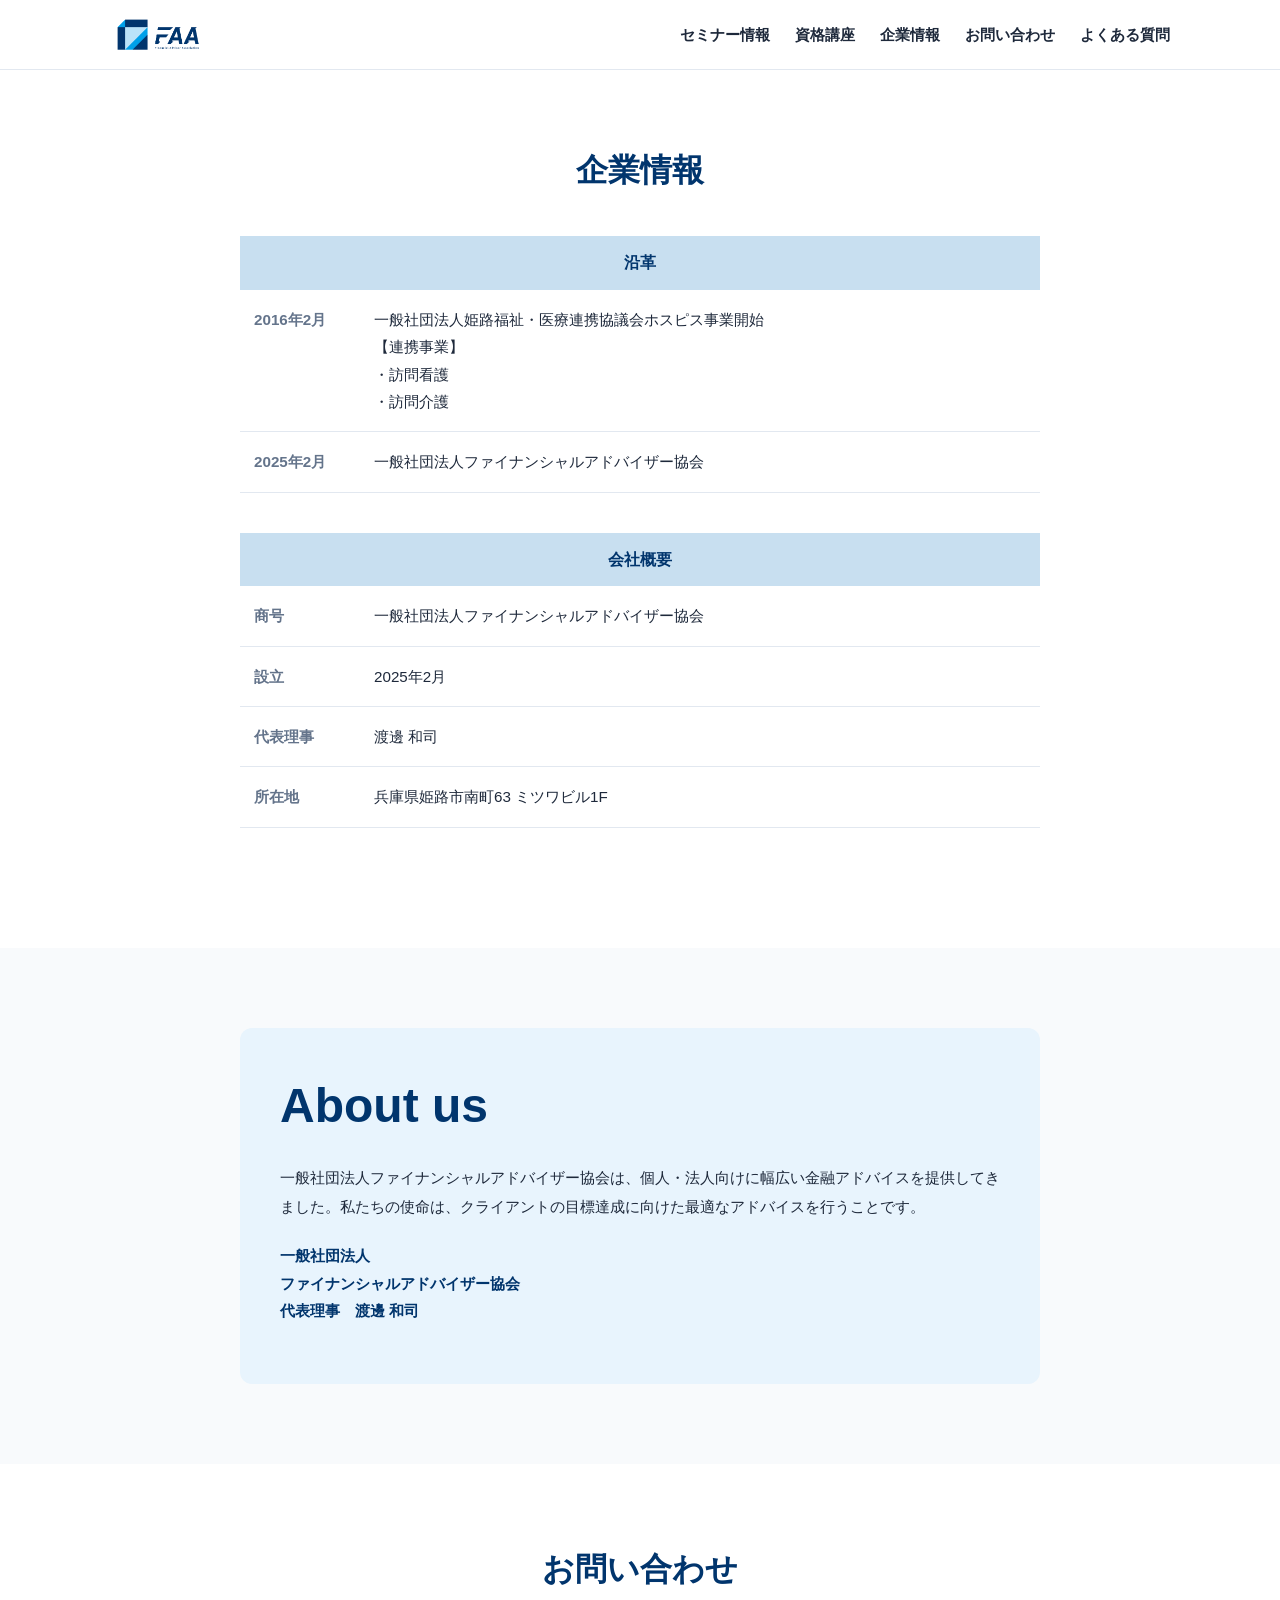
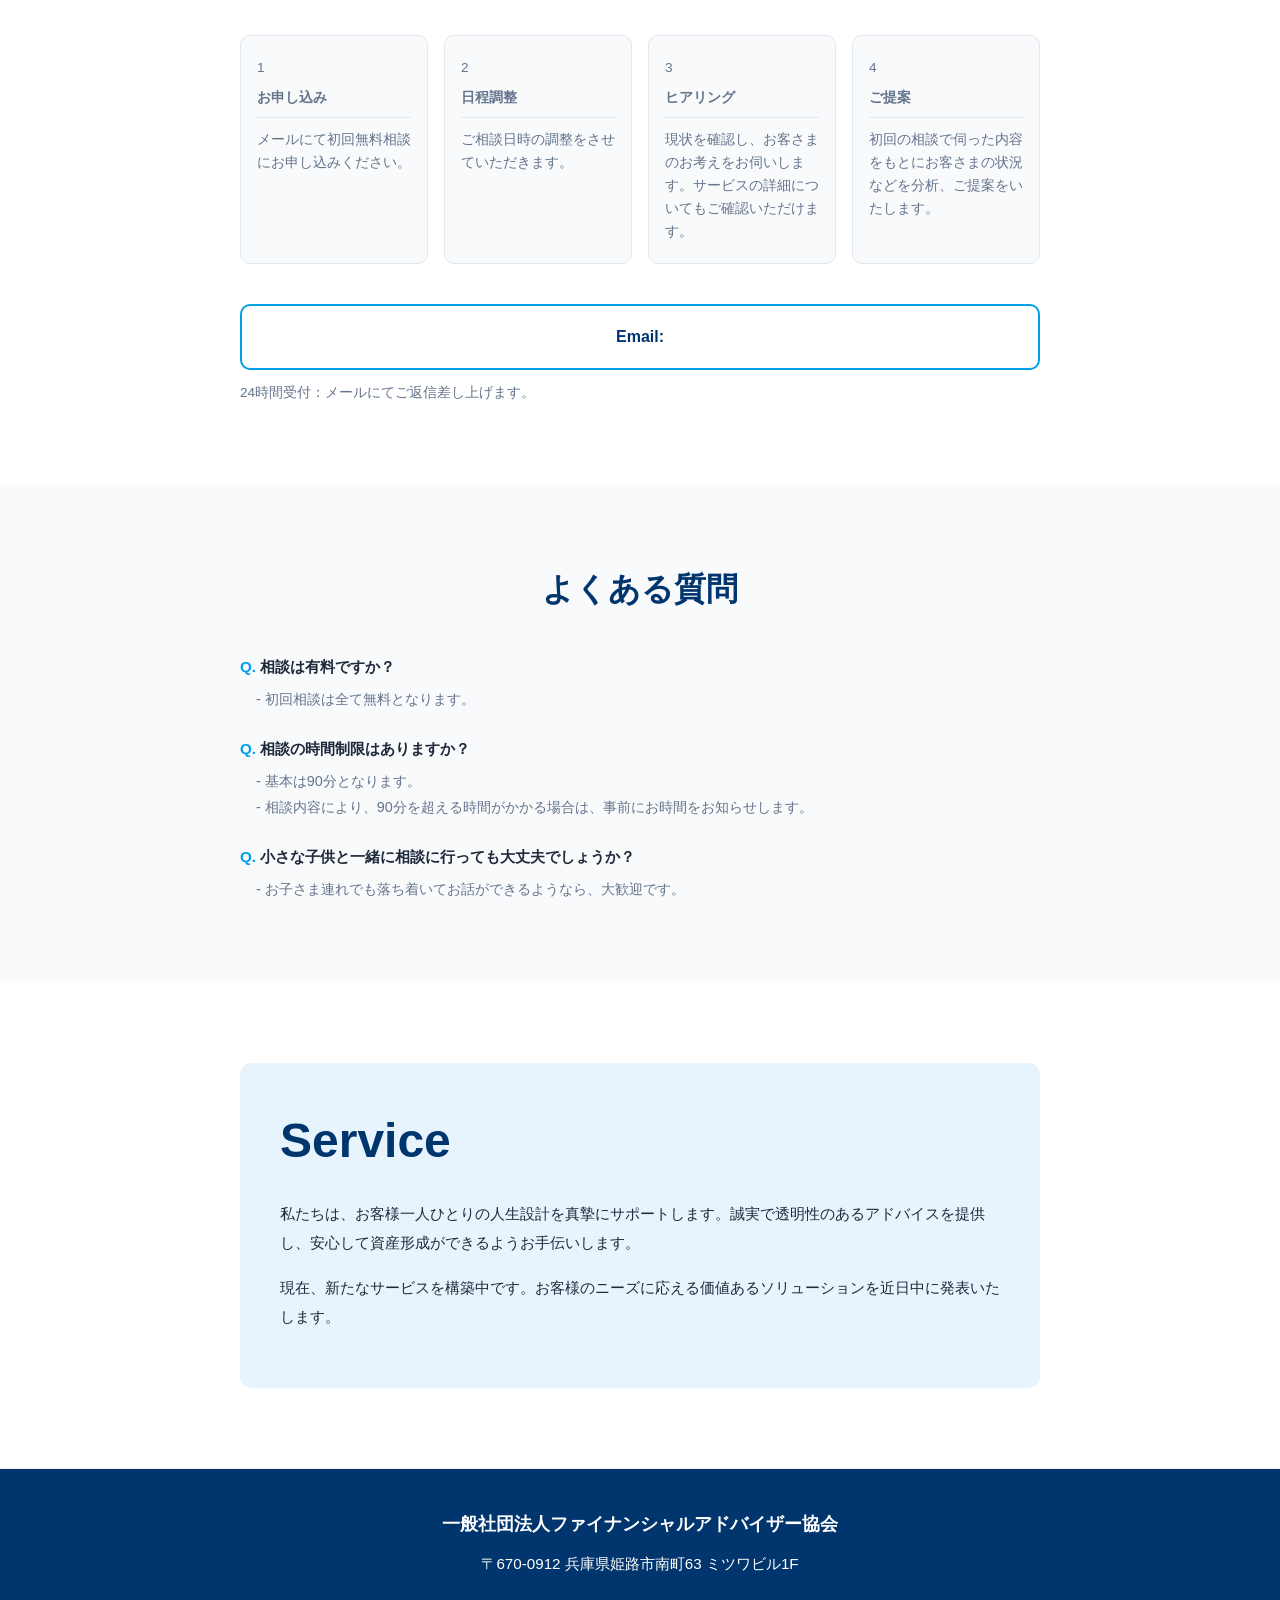
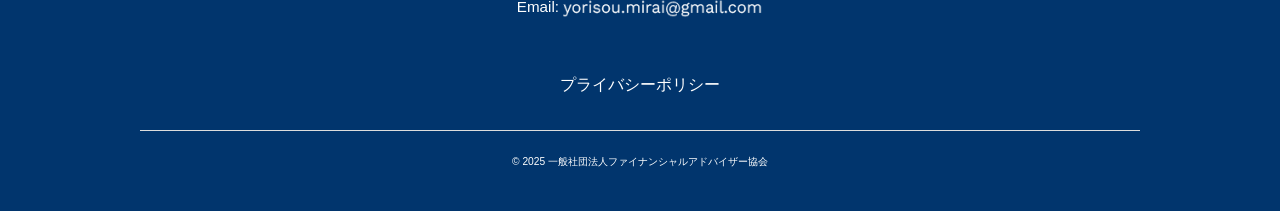
==== commit ff918598: "Add files via upload" ====
--- a/about.html
+++ b/about.html
@@ -7,11 +7,11 @@
     <meta http-equiv="X-UA-Compatible" content="IE=edge">
 
     <!-- タイトル -->
-    <title>障がいのある子の親なきあと問題と将来設計｜セミナー・個別相談｜よりそう未来｜一般社団法人ファイナンシャルアドバイザー協会（FAA）</title>
+    <title>障がいのある子の親なきあと問題と将来設計｜セミナー・個別相談｜よりそう未来｜一般社団法人ファイナンシャルアドバイザー協会/FAA</title>
 
     <!-- SEO description -->
     <meta name="description"
-        content="よりそう未来（YORISOU未来／yorisoumirai）は、一般社団法人ファイナンシャルアドバイザー協会（FAA）が運営する支援サービスです。障がいのある子の親なきあと問題に備え、将来設計・お金・福祉制度を全国セミナーや個別相談でサポートします。">
+        content="よりそう未来（YORISOU未来／yorisoumirai）は、一般社団法人ファイナンシャルアドバイザー協会/FAAが運営する支援サービスです。障がいのある子の親なきあと問題に備え、将来設計・お金・福祉制度を全国セミナーや個別相談でサポートします。">
 
     <!-- keywords -->
     <meta name="keywords"
@@ -39,13 +39,13 @@
     <meta property="og:title" content="障がいのある子の親なきあと問題と将来設計｜よりそう未来｜FAA">
     <meta property="og:description" content="障がいのある子の将来に備えるための学びと支援。FAAが全国セミナー・個別相談でサポートします。">
     <meta property="og:url" content="https://yorisoumirai.com/">
-    <meta property="og:site_name" content="よりそう未来｜一般社団法人ファイナンシャルアドバイザー協会（FAA）">
+    <meta property="og:site_name" content="よりそう未来｜一般社団法人ファイナンシャルアドバイザー協会/FAA">
     <meta property="og:locale" content="ja_JP">
     <meta property="og:image" content="https://yorisoumirai.com/images/ogp_faa.png">
 
     <!-- Twitter -->
     <meta name="twitter:card" content="summary_large_image">
-    <meta name="twitter:title" content="親なきあと問題と将来設計｜よりそう未来（FAA）">
+    <meta name="twitter:title" content="親なきあと問題と将来設計｜よりそう未来/FAA">
     <meta name="twitter:description" content="障がいのある子の将来設計とお金の支援を行うFAAの公式サービス。">
     <meta name="twitter:image" content="https://yorisoumirai.com/images/ogp_faa.png">
 
@@ -229,7 +229,7 @@
                     </div>
                 </div>
                 <div class="contact-email-box">
-                    Email: yorisou.mirai@gmail.com
+                    Email: <span class="mail-img_color"></span>
                 </div>
                 <p class="contact-note">24時間受付：メールにてご返信差し上げます。</p>
             </div>
@@ -278,7 +278,7 @@
                 <h5 class="mail">Email: <span class="mail-img"></span></h5>
             </address>
             <p><a href="privacy.html">プライバシーポリシー</a></p>
-            <p class="copy"><small>&copy; 一般社団法人ファイナンシャルアドバイザー協会</small></p>
+            <p class="copy"><small>&copy; 2025 一般社団法人ファイナンシャルアドバイザー協会</small></p>
         </div>
     </footer>
 
--- a/css/style.css
+++ b/css/style.css
@@ -421,14 +421,17 @@
 }
 
 .card-image {
-    aspect-ratio: 1 / 1.414;
+    aspect-ratio: 16/9;
     background: #eee;
+    overflow: hidden;
+    display: flex;
+    align-items: flex-start
 }
 
 .card-image img {
     width: 100%;
-    height: 100%;
-    object-fit: cover;
+    height: auto;
+    /* 縦横比を保つ */
 }
 
 /* .card.closed img {
@@ -448,7 +451,7 @@
 }
 
 .location-text {
-    font-size: 0.85rem;
+    /* font-size: 0.85rem; */
     font-weight: bold;
     color: var(--point-color);
 }
@@ -477,13 +480,13 @@
 }
 
 .card-date {
-    font-size: 0.85rem;
+    /* font-size: 0.85rem; */
     color: var(--text-muted);
 }
 
 /* --- 詳細ページ --- */
 #detail-page {
-    padding-top: 100px;
+    padding-block: 100px;
 }
 
 .hidden {
@@ -719,6 +722,11 @@
 .address-text {
     font-size: 0.95rem;
     margin-bottom: 15px;
+}
+
+#main-footer p a {
+    display: block;
+    padding: 2rem;
 }
 
 
@@ -806,7 +814,7 @@
 
 /* about */
 /* --- about.html 専用スタイル --- */
-.about-page {
+.pages {
     padding-top: 65px;
 }
 
@@ -815,8 +823,13 @@
     padding: 80px 20px;
 }
 
-.about-section.bg-white { background: var(--white); }
-.about-section.bg-light { background: var(--bg-light); }
+.about-section.bg-white {
+    background: var(--white);
+}
+
+.about-section.bg-light {
+    background: var(--bg-light);
+}
 
 .about-inner {
     max-width: 800px;
